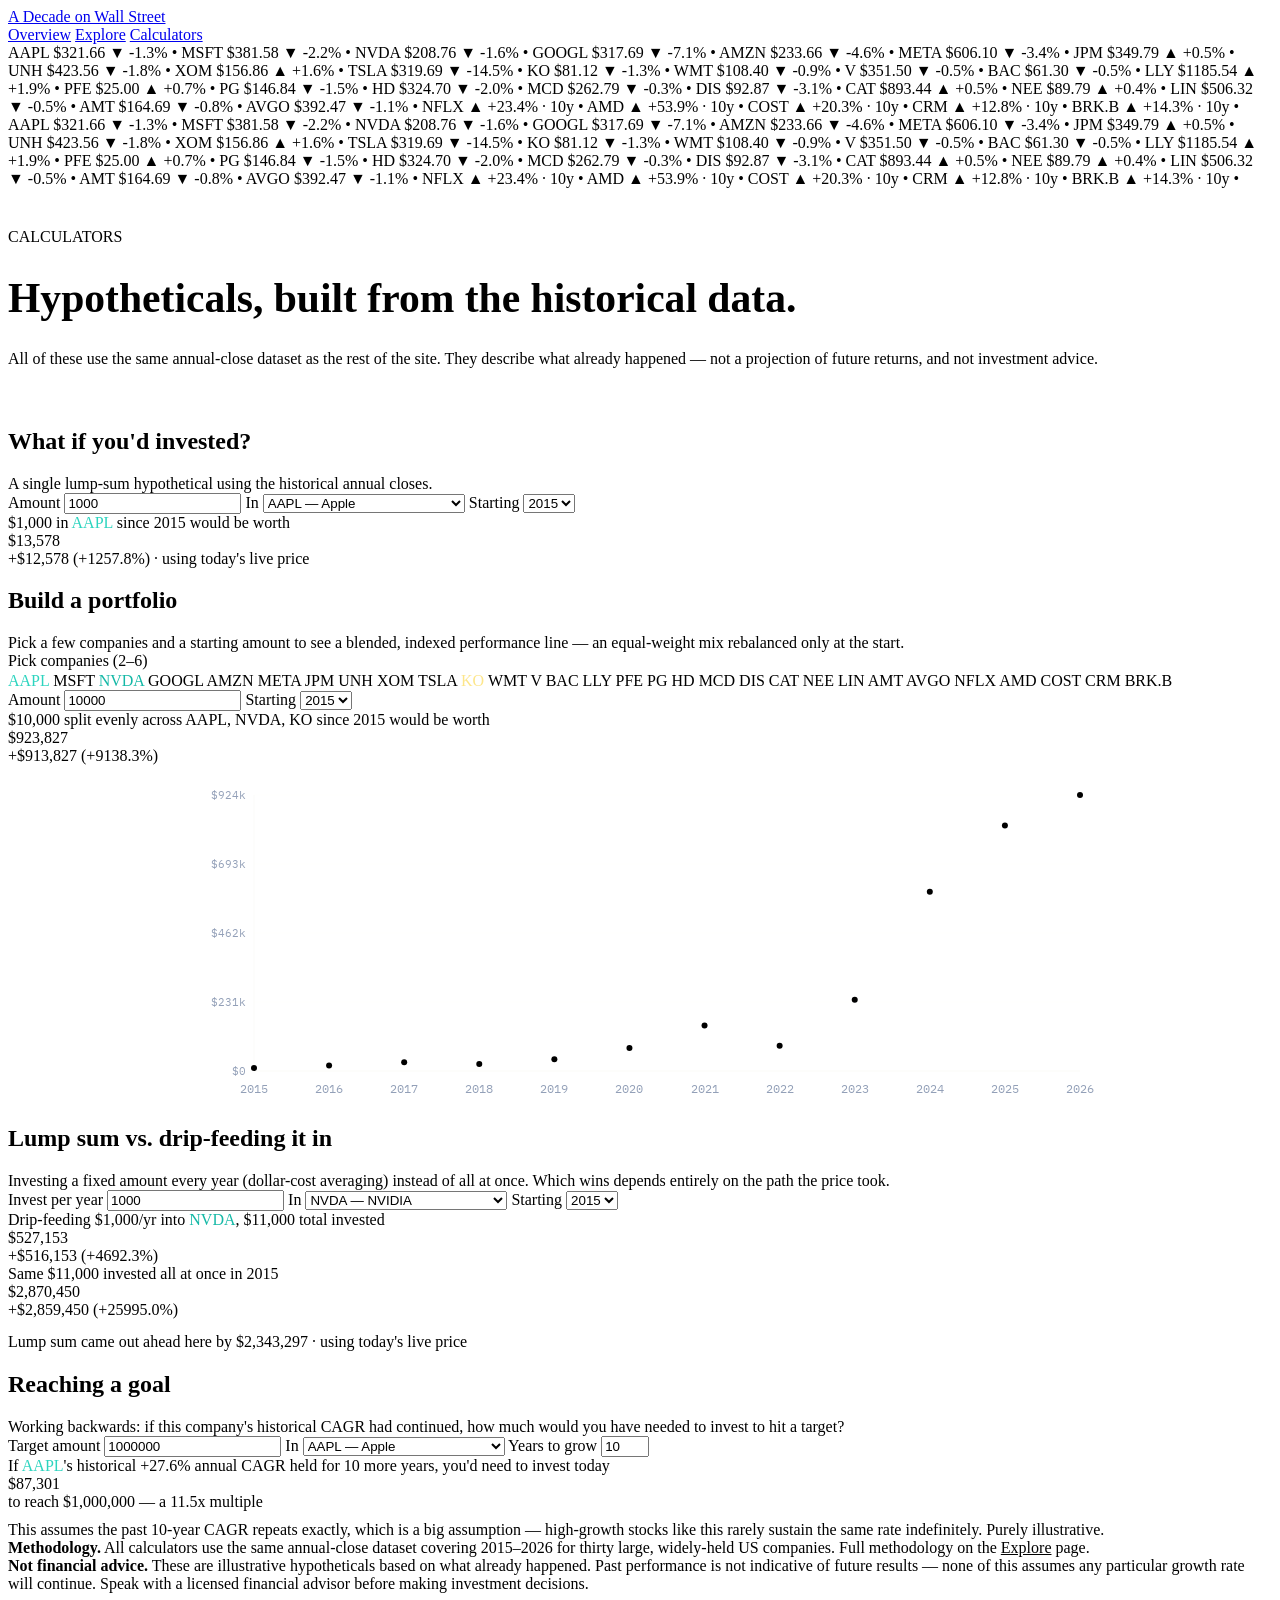
==== calculators.html @ fef6d45a "Create calculators.html" ====
<!DOCTYPE html>
<html lang="en">
<head>
<meta charset="UTF-8">
<meta name="viewport" content="width=device-width, initial-scale=1.0">
<title>A Decade on Wall Street — Calculators</title>
<link rel="preconnect" href="https://fonts.googleapis.com">
<link href="https://fonts.googleapis.com/css2?family=Fraunces:wght@500;600&family=IBM+Plex+Mono:wght@400;500;600&family=Inter:wght@400;500;600&display=swap" rel="stylesheet">
<link rel="stylesheet" href="styles.css">
</head>
<body>
 
<nav class="site-nav">
  <div class="site-nav-inner">
    <a href="index.html" class="site-nav-brand">A Decade on Wall Street</a>
    <div class="site-nav-links">
      <a href="index.html">Overview</a>
      <a href="explore.html">Explore</a>
      <a href="calculators.html" class="active">Calculators</a>
    </div>
  </div>
</nav>
 
<div class="tape-outer"><div class="tape-track" id="tape"></div></div>
 
<div class="wrap hero" style="padding: 40px 0 24px;">
  <div class="eyebrow">CALCULATORS</div>
  <h1 class="title" style="font-size: clamp(1.8rem, 4vw, 2.6rem);">Hypotheticals, built from the historical data.</h1>
  <p class="lede">All of these use the same annual-close dataset as the rest of the site. They describe what already happened — not a projection of future returns, and not investment advice.</p>
</div>
 
<div class="wrap">
  <section>
    <div class="section-head">
      <div>
        <h2 class="section-title">What if you'd invested?</h2>
        <div class="section-sub">A single lump-sum hypothetical using the historical annual closes.</div>
      </div>
    </div>
    <div class="chart-card">
      <div class="whatif-controls">
        <label>Amount
          <input type="number" id="wiAmount" value="1000" min="1" step="100">
        </label>
        <label>In
          <select id="wiTicker"></select>
        </label>
        <label>Starting
          <select id="wiYear"></select>
        </label>
      </div>
      <div id="wiResult"></div>
    </div>
  </section>
 
  <section>
    <div class="section-head">
      <div>
        <h2 class="section-title">Build a portfolio</h2>
        <div class="section-sub">Pick a few companies and a starting amount to see a blended, indexed performance line — an equal-weight mix rebalanced only at the start.</div>
      </div>
    </div>
    <div class="chart-card">
      <div class="whatif-controls" style="align-items:flex-start;">
        <label style="min-width:100%">Pick companies (2–6)
          <div class="ticker-pills" id="pfPills" style="margin-top:2px"></div>
        </label>
      </div>
      <div class="whatif-controls">
        <label>Amount
          <input type="number" id="pfAmount" value="10000" min="1" step="500">
        </label>
        <label>Starting
          <select id="pfYear"></select>
        </label>
      </div>
      <div id="pfResult" style="margin-bottom:16px"></div>
      <svg id="portfolioChart" viewBox="0 0 900 320" style="width:100%; height:320px;"></svg>
    </div>
  </section>
 
  <section>
    <div class="section-head">
      <div>
        <h2 class="section-title">Lump sum vs. drip-feeding it in</h2>
        <div class="section-sub">Investing a fixed amount every year (dollar-cost averaging) instead of all at once. Which wins depends entirely on the path the price took.</div>
      </div>
    </div>
    <div class="chart-card">
      <div class="whatif-controls">
        <label>Invest per year
          <input type="number" id="dcaAmount" value="1000" min="1" step="100">
        </label>
        <label>In
          <select id="dcaTicker"></select>
        </label>
        <label>Starting
          <select id="dcaYear"></select>
        </label>
      </div>
      <div id="dcaResult"></div>
    </div>
  </section>
 
  <section>
    <div class="section-head">
      <div>
        <h2 class="section-title">Reaching a goal</h2>
        <div class="section-sub">Working backwards: if this company's historical CAGR had continued, how much would you have needed to invest to hit a target?</div>
      </div>
    </div>
    <div class="chart-card">
      <div class="whatif-controls">
        <label>Target amount
          <input type="number" id="goalTarget" value="1000000" min="1" step="10000">
        </label>
        <label>In
          <select id="goalTicker"></select>
        </label>
        <label>Years to grow
          <input type="number" id="goalYears" value="10" min="1" max="50" step="1">
        </label>
      </div>
      <div id="goalResult"></div>
    </div>
  </section>
</div>
 
<footer>
  <div class="wrap foot-grid">
    <div><strong style="color:var(--text)">Methodology.</strong> All calculators use the same annual-close dataset covering 2015–2026 for thirty large, widely-held US companies. Full methodology on the <a href="explore.html" style="color:var(--teal)">Explore</a> page.</div>
    <div><strong style="color:var(--text)">Not financial advice.</strong> These are illustrative hypotheticals based on what already happened. Past performance is not indicative of future results — none of this assumes any particular growth rate will continue. Speak with a licensed financial advisor before making investment decisions.</div>
  </div>
</footer>
 
<script src="data.js"></script>
<script>
/* ---------------------------------------------------------------------
   RENDER: ticker tape (same as other pages, kept for consistency)
--------------------------------------------------------------------- */
function renderTape() {
  const tape = document.getElementById("tape");
  const items = [...ENRICHED, ...ENRICHED];
  tape.innerHTML = items.map(s => {
    const live = liveQuotes[s.ticker];
    if (live) {
      const dir = live.changePercent == null ? null : live.changePercent >= 0;
      return `<span class="tape-item">
        <span class="live-pip"></span>
        <span class="tape-ticker">${s.ticker}</span>
        <span class="tape-price">$${live.price.toFixed(2)}</span>
        ${dir !== null ? `<span class="tape-val ${dir?"up":"down"}">${dir?"▲":"▼"} ${fmtPct(live.changePercent)}</span>` : ""}
        <span class="tape-dot">•</span>
      </span>`;
    }
    return `<span class="tape-item">
      <span class="tape-ticker">${s.ticker}</span>
      <span class="tape-val muted ${s.cagr10>=0?"up":"down"}">${s.cagr10>=0?"▲":"▼"} ${fmtPct(s.cagr10)} · 10y</span>
      <span class="tape-dot">•</span>
    </span>`;
  }).join("");
}
 
/* ---------------------------------------------------------------------
   RENDER: what-if calculator (uses live price when available, falls
   back to the July 2026 snapshot otherwise)
--------------------------------------------------------------------- */
const WHATIF_YEARS = [2015,2016,2017,2018,2019,2020,2021,2022,2023,2024,2025];
 
function initWhatIf() {
  document.getElementById("wiTicker").innerHTML = ENRICHED.map(s => `<option value="${s.ticker}">${s.ticker} — ${s.name}</option>`).join("");
  document.getElementById("wiYear").innerHTML = WHATIF_YEARS.map(y => `<option value="${y}" ${y===2015?"selected":""}>${y}</option>`).join("");
  ["wiAmount","wiTicker","wiYear"].forEach(id => document.getElementById(id).addEventListener("input", renderWhatIf));
  renderWhatIf();
}
 
function renderWhatIf() {
  const amountRaw = parseFloat(document.getElementById("wiAmount").value);
  const amount = Number.isFinite(amountRaw) && amountRaw > 0 ? amountRaw : 0;
  const ticker = document.getElementById("wiTicker").value;
  const year = parseInt(document.getElementById("wiYear").value, 10);
  const s = ENRICHED.find(e => e.ticker === ticker);
  const resultEl = document.getElementById("wiResult");
 
  if (!s || !amount) {
    resultEl.innerHTML = `<div class="wi-headline">Enter an amount to see the hypothetical.</div>`;
    return;
  }
 
  const startPrice = s.prices[year];
  const live = liveQuotes[ticker];
  const currentPrice = live ? live.price : s.prices[2026];
  const shares = amount / startPrice;
  const value = shares * currentPrice;
  const gain = value - amount;
  const gainPct = (gain / amount) * 100;
 
  resultEl.innerHTML = `
    <div class="wi-headline">$${amount.toLocaleString(undefined,{maximumFractionDigits:0})} in <span style="color:${s.color}">${ticker}</span> since ${year} would be worth</div>
    <div class="wi-value">$${value.toLocaleString(undefined,{maximumFractionDigits:0})}</div>
    <div class="wi-gain ${gain>=0?"up":"down"}">${gain>=0?"+":"-"}$${Math.abs(gain).toLocaleString(undefined,{maximumFractionDigits:0})} (${fmtPct(gainPct)}) · ${live ? "using today's live price" : "using the Jul 2026 snapshot"}</div>`;
}
 
/* ---------------------------------------------------------------------
   RENDER: portfolio builder (equal-weight blend, rebalanced only at start)
--------------------------------------------------------------------- */
let pfSelected = new Set(["AAPL", "NVDA", "KO"]);
 
function initPortfolio() {
  document.getElementById("pfYear").innerHTML = WHATIF_YEARS.map(y => `<option value="${y}" ${y===2015?"selected":""}>${y}</option>`).join("");
  document.getElementById("pfPills").innerHTML = ENRICHED.map(s => `
    <span class="legend-pill ${pfSelected.has(s.ticker)?"active":""}" data-ticker="${s.ticker}" style="cursor:pointer; ${pfSelected.has(s.ticker)?`color:${s.color}`:""}">
      <span class="sw" style="background:${s.color}"></span>${s.ticker}
    </span>`).join("");
  document.querySelectorAll("#pfPills .legend-pill").forEach(pill => {
    pill.onclick = () => {
      const t = pill.dataset.ticker;
      if (pfSelected.has(t)) {
        pfSelected.delete(t);
      } else if (pfSelected.size < 6) {
        pfSelected.add(t);
      }
      initPortfolio();
      renderPortfolio();
    };
  });
  ["pfAmount","pfYear"].forEach(id => document.getElementById(id).addEventListener("input", renderPortfolio));
}
 
function renderPortfolio() {
  const amountRaw = parseFloat(document.getElementById("pfAmount").value);
  const amount = Number.isFinite(amountRaw) && amountRaw > 0 ? amountRaw : 0;
  const year = parseInt(document.getElementById("pfYear").value, 10);
  const picks = ENRICHED.filter(s => pfSelected.has(s.ticker));
  const resultEl = document.getElementById("pfResult");
  const svgEl = document.getElementById("portfolioChart");
 
  if (picks.length < 2 || !amount) {
    resultEl.innerHTML = `<div class="wi-headline">Pick at least 2 companies and an amount to see the blend.</div>`;
    svgEl.innerHTML = "";
    return;
  }
 
  const perStock = amount / picks.length;
  const pfYears = YEARS.filter(y => y >= year);
  const series = pfYears.map(y => {
    const total = picks.reduce((sum, s) => {
      const live = liveQuotes[s.ticker];
      const price = (y === 2026 && live) ? live.price : s.prices[y];
      const startPrice = s.prices[year];
      return sum + (perStock / startPrice) * price;
    }, 0);
    return { year: y, value: total };
  });
 
  const endVal = series[series.length - 1].value;
  const gain = endVal - amount;
  const gainPct = (gain / amount) * 100;
 
  resultEl.innerHTML = `
    <div class="wi-headline">$${amount.toLocaleString(undefined,{maximumFractionDigits:0})} split evenly across ${picks.map(s=>s.ticker).join(", ")} since ${year} would be worth</div>
    <div class="wi-value">$${endVal.toLocaleString(undefined,{maximumFractionDigits:0})}</div>
    <div class="wi-gain ${gain>=0?"up":"down"}">${gain>=0?"+":"-"}$${Math.abs(gain).toLocaleString(undefined,{maximumFractionDigits:0})} (${fmtPct(gainPct)})</div>`;
 
  const W = 900, H = 320, padL = 64, padR = 10, padT = 14, padB = 30;
  const maxVal = Math.max(...series.map(p => p.value), amount);
  const x = i => padL + (i / (pfYears.length - 1 || 1)) * (W - padL - padR);
  const y = v => H - padB - (v / maxVal) * (H - padT - padB);
 
  let svg = "";
  svg += `<line x1="${padL}" y1="${padT}" x2="${padL}" y2="${H-padB}" stroke="rgba(232,230,222,0.15)" />`;
  svg += `<line x1="${padL}" y1="${H-padB}" x2="${W-padR}" y2="${H-padB}" stroke="rgba(232,230,222,0.15)" />`;
  for (let g = 0; g <= 4; g++) {
    const gy = padT + g * (H - padT - padB) / 4;
    svg += `<line x1="${padL}" y1="${gy}" x2="${W-padR}" y2="${gy}" stroke="rgba(232,230,222,0.06)" />`;
    const val = Math.round(maxVal * (4 - g) / 4);
    const label = val >= 1000 ? "$" + (val/1000).toFixed(0) + "k" : "$" + val;
    svg += `<text x="${padL-8}" y="${gy+4}" fill="#93A0B8" font-size="11" font-family="IBM Plex Mono, monospace" text-anchor="end">${label}</text>`;
  }
  pfYears.forEach((yr,i) => {
    svg += `<text x="${x(i)}" y="${H-8}" fill="#93A0B8" font-size="12" font-family="IBM Plex Mono, monospace" text-anchor="middle">${yr}</text>`;
  });
  const d = series.map((p,i) => `${i===0?"M":"L"} ${x(i)} ${y(p.value)}`).join(" ");
  svg += `<path d="${d}" fill="none" stroke="var(--teal)" stroke-width="2.5" />`;
  series.forEach((p,i) => { svg += `<circle cx="${x(i)}" cy="${y(p.value)}" r="3" fill="var(--teal)"><title>${p.year}: $${p.value.toLocaleString(undefined,{maximumFractionDigits:0})}</title></circle>`; });
 
  svgEl.innerHTML = svg;
}
 
/* ---------------------------------------------------------------------
   RENDER: dollar-cost averaging calculator
--------------------------------------------------------------------- */
function initDCA() {
  document.getElementById("dcaTicker").innerHTML = ENRICHED.map(s => `<option value="${s.ticker}" ${s.ticker==="NVDA"?"selected":""}>${s.ticker} — ${s.name}</option>`).join("");
  document.getElementById("dcaYear").innerHTML = WHATIF_YEARS.map(y => `<option value="${y}" ${y===2015?"selected":""}>${y}</option>`).join("");
  ["dcaAmount","dcaTicker","dcaYear"].forEach(id => document.getElementById(id).addEventListener("input", renderDCA));
  renderDCA();
}
 
function renderDCA() {
  const amountRaw = parseFloat(document.getElementById("dcaAmount").value);
  const perYear = Number.isFinite(amountRaw) && amountRaw > 0 ? amountRaw : 0;
  const ticker = document.getElementById("dcaTicker").value;
  const startYear = parseInt(document.getElementById("dcaYear").value, 10);
  const s = ENRICHED.find(e => e.ticker === ticker);
  const resultEl = document.getElementById("dcaResult");
 
  if (!s || !perYear) {
    resultEl.innerHTML = `<div class="wi-headline">Enter an amount to see the comparison.</div>`;
    return;
  }
 
  const investYears = YEARS.filter(y => y >= startYear && y <= 2025);
  const live = liveQuotes[ticker];
  const currentPrice = live ? live.price : s.prices[2026];
 
  let dcaShares = 0, dcaInvested = 0;
  investYears.forEach(y => {
    const price = s.prices[y];
    if (price) { dcaShares += perYear / price; dcaInvested += perYear; }
  });
  const dcaValue = dcaShares * currentPrice;
 
  const lumpInvested = dcaInvested;
  const lumpShares = lumpInvested / s.prices[startYear];
  const lumpValue = lumpShares * currentPrice;
 
  const dcaGain = dcaValue - dcaInvested, dcaGainPct = (dcaGain / dcaInvested) * 100;
  const lumpGain = lumpValue - lumpInvested, lumpGainPct = (lumpGain / lumpInvested) * 100;
  const winner = dcaValue >= lumpValue ? "Drip-feeding" : "Lump sum";
 
  resultEl.innerHTML = `
    <div class="whatif-controls" style="margin-bottom:0; gap:32px;">
      <div>
        <div class="wi-headline">Drip-feeding $${perYear.toLocaleString()}/yr into <span style="color:${s.color}">${ticker}</span>, $${dcaInvested.toLocaleString()} total invested</div>
        <div class="wi-value">$${dcaValue.toLocaleString(undefined,{maximumFractionDigits:0})}</div>
        <div class="wi-gain ${dcaGain>=0?"up":"down"}">${dcaGain>=0?"+":"-"}$${Math.abs(dcaGain).toLocaleString(undefined,{maximumFractionDigits:0})} (${fmtPct(dcaGainPct)})</div>
      </div>
      <div>
        <div class="wi-headline">Same $${lumpInvested.toLocaleString()} invested all at once in ${startYear}</div>
        <div class="wi-value">$${lumpValue.toLocaleString(undefined,{maximumFractionDigits:0})}</div>
        <div class="wi-gain ${lumpGain>=0?"up":"down"}">${lumpGain>=0?"+":"-"}$${Math.abs(lumpGain).toLocaleString(undefined,{maximumFractionDigits:0})} (${fmtPct(lumpGainPct)})</div>
      </div>
    </div>
    <div class="spark-caption" style="margin-top:14px;">${winner} came out ahead here by $${Math.abs(dcaValue-lumpValue).toLocaleString(undefined,{maximumFractionDigits:0})} · ${live ? "using today's live price" : "using the Jul 2026 snapshot"}</div>`;
}
 
/* ---------------------------------------------------------------------
   RENDER: goal calculator (reverse compounding)
--------------------------------------------------------------------- */
function initGoal() {
  document.getElementById("goalTicker").innerHTML = ENRICHED.map(s => `<option value="${s.ticker}" ${s.ticker==="AAPL"?"selected":""}>${s.ticker} — ${s.name}</option>`).join("");
  ["goalTarget","goalTicker","goalYears"].forEach(id => document.getElementById(id).addEventListener("input", renderGoal));
  renderGoal();
}
 
function renderGoal() {
  const targetRaw = parseFloat(document.getElementById("goalTarget").value);
  const target = Number.isFinite(targetRaw) && targetRaw > 0 ? targetRaw : 0;
  const ticker = document.getElementById("goalTicker").value;
  const yearsRaw = parseInt(document.getElementById("goalYears").value, 10);
  const years = Number.isFinite(yearsRaw) && yearsRaw > 0 ? yearsRaw : 0;
  const s = ENRICHED.find(e => e.ticker === ticker);
  const resultEl = document.getElementById("goalResult");
 
  if (!s || !target || !years) {
    resultEl.innerHTML = `<div class="wi-headline">Enter a target amount and timeframe.</div>`;
    return;
  }
 
  const growthMultiple = Math.pow(1 + s.cagr10 / 100, years);
  const needed = target / growthMultiple;
 
  resultEl.innerHTML = `
    <div class="wi-headline">If <span style="color:${s.color}">${ticker}</span>'s historical ${fmtPct(s.cagr10)} annual CAGR held for ${years} more years, you'd need to invest today</div>
    <div class="wi-value">$${needed.toLocaleString(undefined,{maximumFractionDigits:0})}</div>
    <div class="wi-gain up">to reach $${target.toLocaleString(undefined,{maximumFractionDigits:0})} — a ${growthMultiple.toFixed(1)}x multiple</div>
    <div class="spark-caption" style="margin-top:10px;">This assumes the past 10-year CAGR repeats exactly, which is a big assumption — high-growth stocks like this rarely sustain the same rate indefinitely. Purely illustrative.</div>`;
}
 
/* ---------------------------------------------------------------------
   INIT
--------------------------------------------------------------------- */
initWhatIf();
initPortfolio();
renderPortfolio();
initDCA();
initGoal();
loadLivePrices();
</script>
</body>
</html>
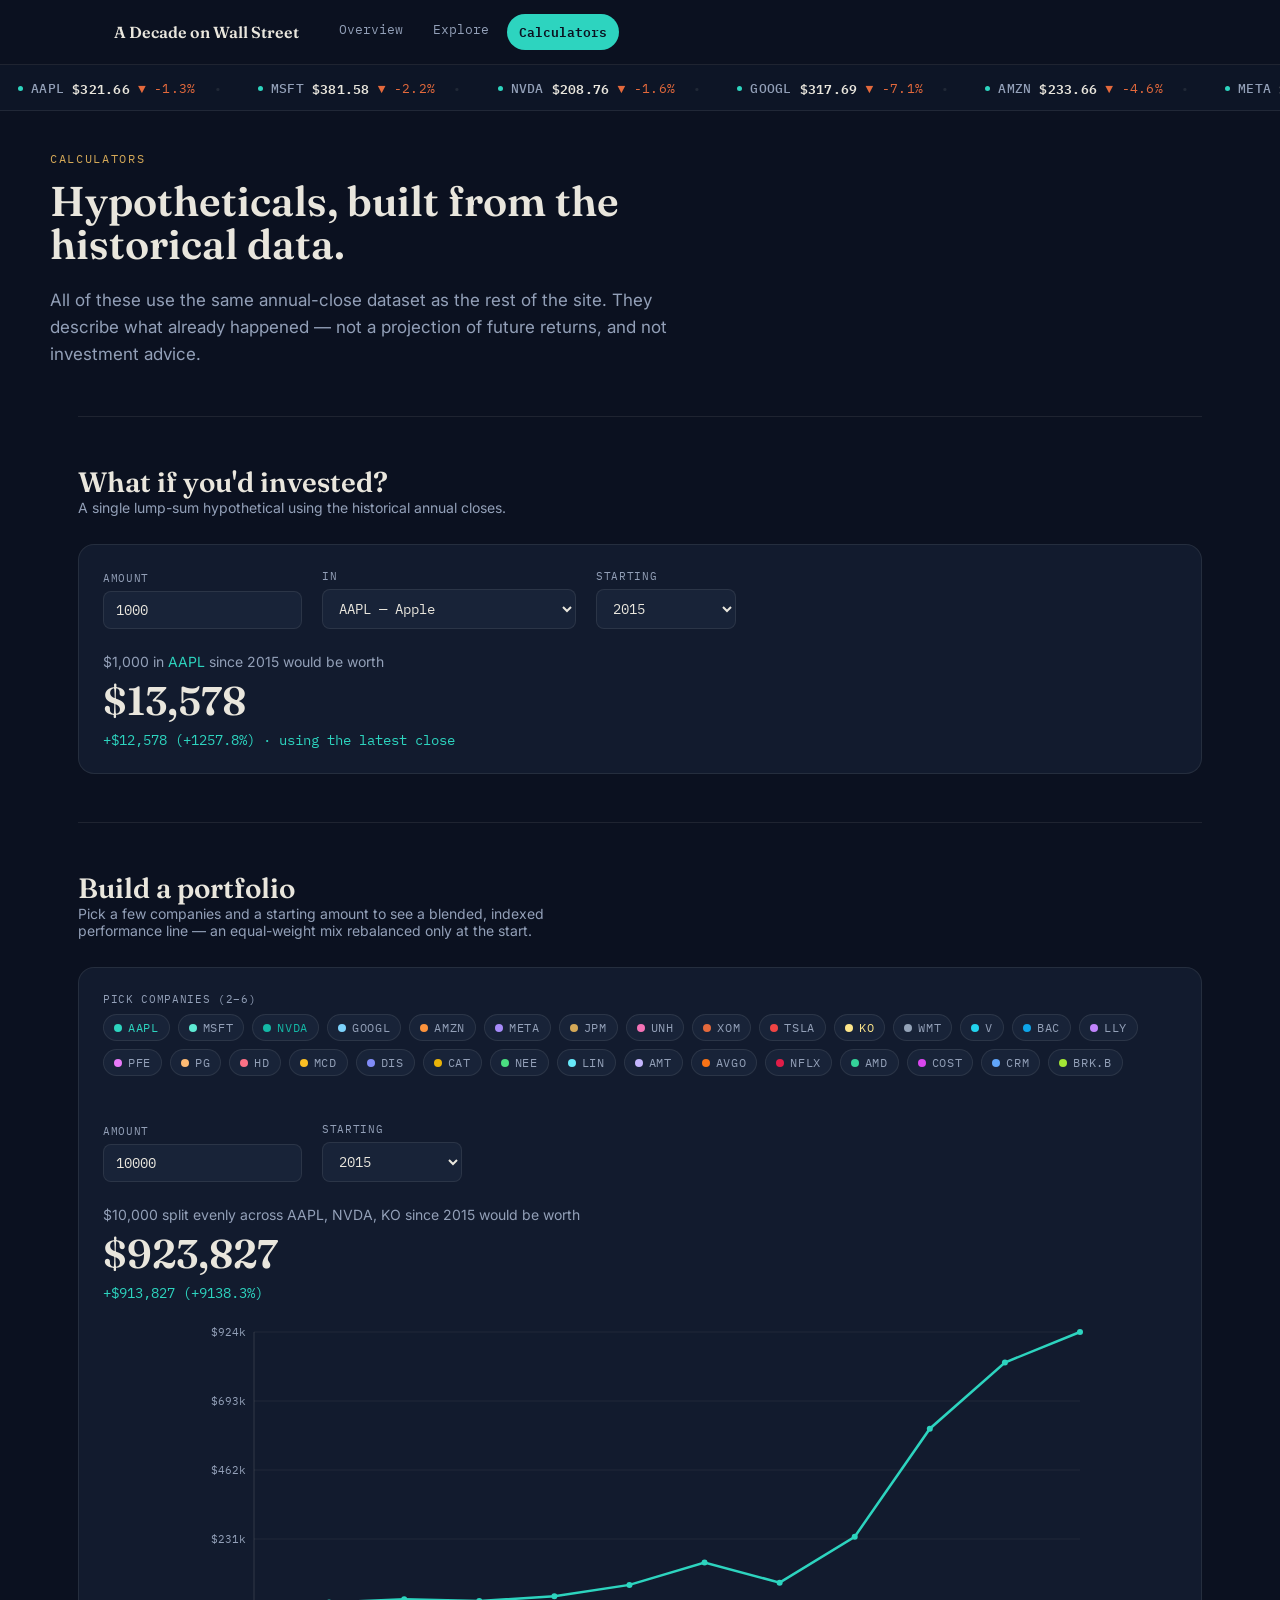
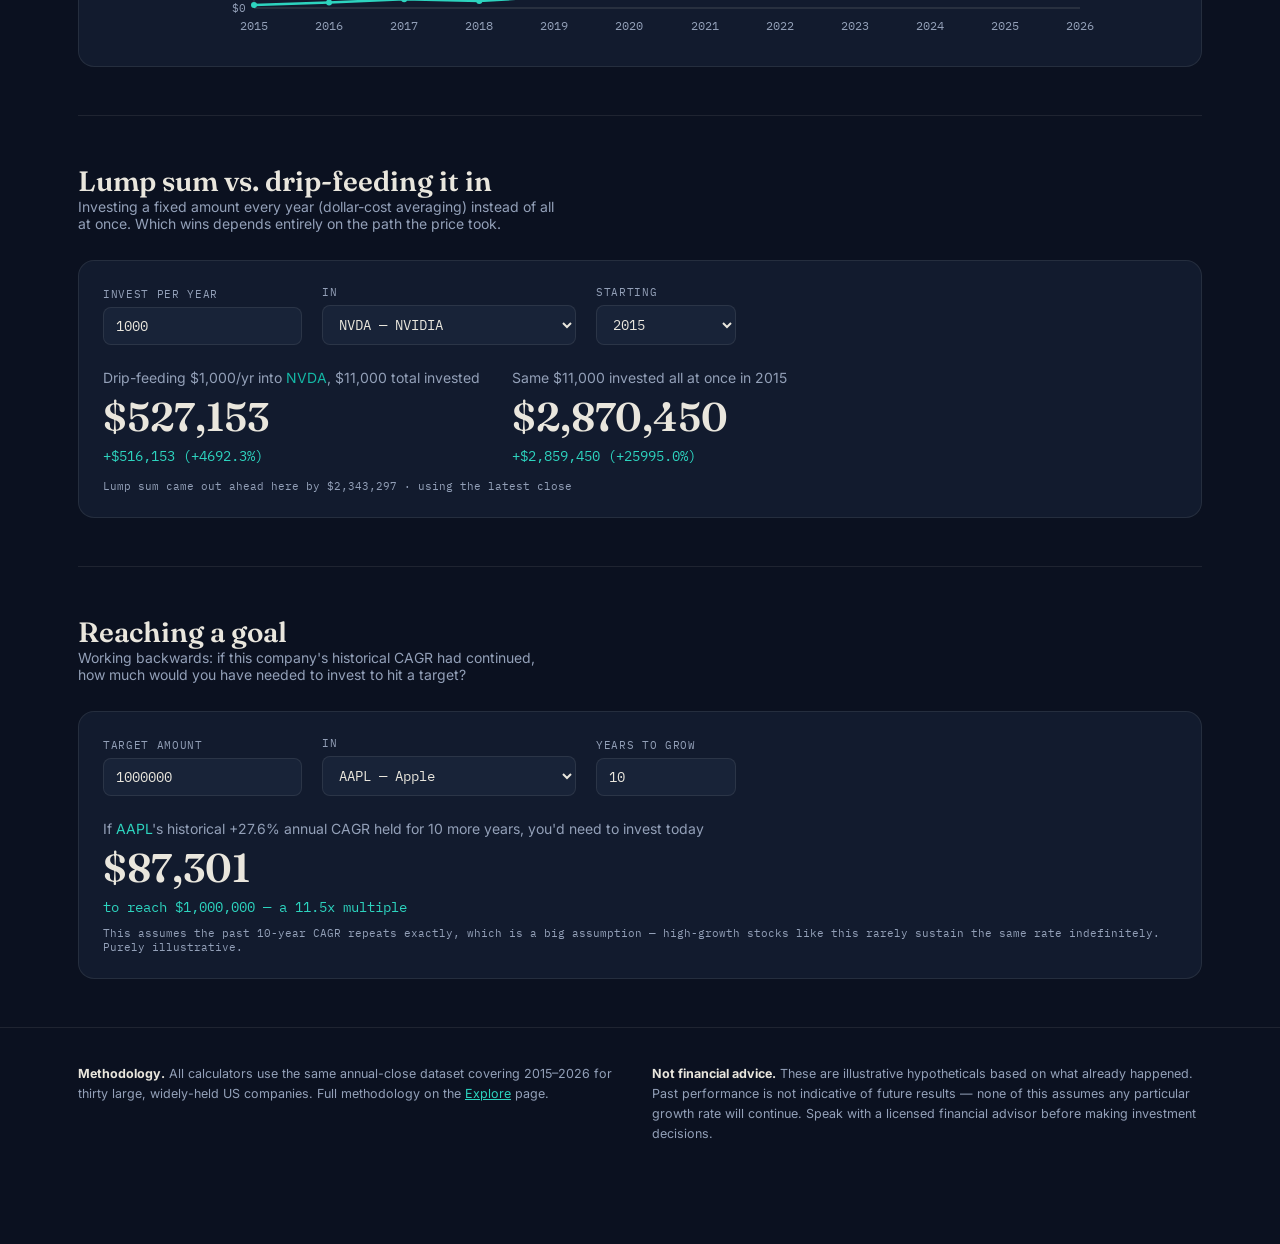
==== commit 865b2901: "Update live price references in calculators.html" ====
--- a/calculators.html
+++ b/calculators.html
@@ -198,7 +198,7 @@
   resultEl.innerHTML = `
     <div class="wi-headline">$${amount.toLocaleString(undefined,{maximumFractionDigits:0})} in <span style="color:${s.color}">${ticker}</span> since ${year} would be worth</div>
     <div class="wi-value">$${value.toLocaleString(undefined,{maximumFractionDigits:0})}</div>
-    <div class="wi-gain ${gain>=0?"up":"down"}">${gain>=0?"+":"-"}$${Math.abs(gain).toLocaleString(undefined,{maximumFractionDigits:0})} (${fmtPct(gainPct)}) · ${live ? "using today's live price" : "using the Jul 2026 snapshot"}</div>`;
+    <div class="wi-gain ${gain>=0?"up":"down"}">${gain>=0?"+":"-"}$${Math.abs(gain).toLocaleString(undefined,{maximumFractionDigits:0})} (${fmtPct(gainPct)}) · ${live ? "using the latest close" : "using the Jul 2026 snapshot"}</div>`;
 }
  
 /* ---------------------------------------------------------------------
@@ -342,7 +342,7 @@
         <div class="wi-gain ${lumpGain>=0?"up":"down"}">${lumpGain>=0?"+":"-"}$${Math.abs(lumpGain).toLocaleString(undefined,{maximumFractionDigits:0})} (${fmtPct(lumpGainPct)})</div>
       </div>
     </div>
-    <div class="spark-caption" style="margin-top:14px;">${winner} came out ahead here by $${Math.abs(dcaValue-lumpValue).toLocaleString(undefined,{maximumFractionDigits:0})} · ${live ? "using today's live price" : "using the Jul 2026 snapshot"}</div>`;
+    <div class="spark-caption" style="margin-top:14px;">${winner} came out ahead here by $${Math.abs(dcaValue-lumpValue).toLocaleString(undefined,{maximumFractionDigits:0})} · ${live ? "using the latest close" : "using the Jul 2026 snapshot"}</div>`;
 }
  
 /* ---------------------------------------------------------------------
@@ -391,3 +391,4 @@
 </body>
 </html>
  
+ 
--- a/styles.css
+++ b/styles.css
@@ -0,0 +1,188 @@
+:root {
+    --bg: #0B1120;
+    --surface: #121B2E;
+    --surface2: #182338;
+    --border: rgba(232,230,222,0.09);
+    --text: #E9E6DD;
+    --text-dim: #93A0B8;
+    --teal: #2DD4BF;
+    --rust: #E4693C;
+    --gold: #D4A857;
+  }
+  * { box-sizing: border-box; }
+  body {
+    background: var(--bg); color: var(--text);
+    font-family: 'Inter', sans-serif; margin: 0; padding-bottom: 4rem;
+  }
+  .mono { font-family: 'IBM Plex Mono', monospace; }
+ 
+  /* Ticker tape */
+  .tape-outer { overflow: hidden; border-bottom: 1px solid var(--border); background: #0D1526; white-space: nowrap; padding: 10px 0; }
+  .tape-track { display: inline-flex; animation: scrollTape 46s linear infinite; }
+  @keyframes scrollTape { from { transform: translateX(0); } to { transform: translateX(-50%); } }
+  .tape-item { display: inline-flex; align-items: center; gap: 8px; padding: 0 18px; font-family: 'IBM Plex Mono', monospace; font-size: 13px; letter-spacing: 0.02em; }
+  .tape-ticker { color: var(--text-dim); font-weight: 500; }
+  .tape-price { color: var(--text); font-weight: 600; }
+  .tape-val.up { color: var(--teal); }
+  .tape-val.down { color: var(--rust); }
+  .tape-val.muted { opacity: 0.65; }
+  .tape-dot { color: var(--border); margin-left: 10px; }
+  .live-pip { width: 5px; height: 5px; border-radius: 50%; background: var(--teal); animation: pulseDot 1.6s ease-in-out infinite; flex-shrink: 0; }
+  @keyframes pulseDot { 0%,100% { box-shadow: 0 0 0 0 rgba(45,212,191,0.5); } 50% { box-shadow: 0 0 0 5px rgba(45,212,191,0); } }
+ 
+  .wrap { max-width: 1180px; margin: 0 auto; padding: 0 28px; }
+  .hero { padding: 64px 0 40px; }
+  .eyebrow { font-family: 'IBM Plex Mono', monospace; font-size: 12px; letter-spacing: 0.14em; text-transform: uppercase; color: var(--gold); margin-bottom: 14px; }
+  h1.title { font-family: 'Fraunces', serif; font-size: clamp(2.2rem, 5vw, 3.6rem); font-weight: 600; line-height: 1.05; margin: 0 0 20px; max-width: 760px; }
+  .lede { font-size: 17px; line-height: 1.6; color: var(--text-dim); max-width: 640px; margin: 0 0 24px; }
+  .chip { display: inline-flex; align-items: flex-start; gap: 8px; background: var(--surface); border: 1px solid var(--border); border-radius: 10px; padding: 12px 16px; font-size: 13px; color: var(--text-dim); max-width: 640px; line-height: 1.5; }
+ 
+  .live-status { display: flex; align-items: center; gap: 10px; flex-wrap: wrap; margin: 18px 0 0; font-family: 'IBM Plex Mono', monospace; font-size: 12.5px; color: var(--text-dim); }
+  .live-dot { width: 8px; height: 8px; border-radius: 50%; background: var(--teal); flex-shrink: 0; }
+  .live-dot.on { animation: pulseDot 1.6s ease-in-out infinite; }
+  .live-dot.off { background: var(--text-dim); }
+ 
+  section { padding: 48px 0; border-top: 1px solid var(--border); }
+  .section-head { display: flex; justify-content: space-between; align-items: flex-end; margin-bottom: 28px; flex-wrap: wrap; gap: 12px; }
+  h2.section-title { font-family: 'Fraunces', serif; font-size: 28px; font-weight: 600; margin: 0; }
+  .section-sub { color: var(--text-dim); font-size: 14px; max-width: 480px; }
+ 
+  .stat-row { display: grid; grid-template-columns: repeat(4, 1fr); gap: 14px; margin-bottom: 32px; }
+  .stat-card { background: var(--surface); border: 1px solid var(--border); border-radius: 12px; padding: 18px; }
+  .stat-label { font-size: 11px; text-transform: uppercase; letter-spacing: 0.08em; color: var(--text-dim); margin-bottom: 8px; }
+  .stat-value { font-family: 'IBM Plex Mono', monospace; font-size: 20px; font-weight: 600; }
+  .stat-sub { font-size: 13px; color: var(--text-dim); margin-top: 4px; }
+ 
+  .chart-card { background: var(--surface); border: 1px solid var(--border); border-radius: 16px; padding: 24px; }
+  .legend-row { display: flex; flex-wrap: wrap; gap: 8px; margin-top: 18px; }
+  .legend-pill { display: inline-flex; align-items: center; gap: 6px; font-family: 'IBM Plex Mono', monospace; font-size: 11.5px; padding: 5px 10px; border-radius: 999px; border: 1px solid var(--border); background: var(--surface2); cursor: pointer; color: var(--text-dim); }
+  .legend-pill.active { color: var(--text); }
+  .legend-pill .sw { width: 8px; height: 8px; border-radius: 50%; }
+ 
+  .sector-list { display: flex; flex-direction: column; gap: 10px; }
+  .sector-row { display: grid; grid-template-columns: 160px 1fr 90px; align-items: center; gap: 14px; }
+  .sector-name { font-weight: 600; font-size: 14px; }
+  .sector-tickers { font-size: 11.5px; color: var(--text-dim); font-family: 'IBM Plex Mono', monospace; }
+  .sector-bar-track { background: var(--surface2); border-radius: 6px; height: 10px; overflow: hidden; }
+  .sector-bar-fill { height: 100%; border-radius: 6px; background: linear-gradient(90deg, var(--teal), #5EEAD4); }
+  .sector-cagr { font-family: 'IBM Plex Mono', monospace; font-size: 13px; text-align: right; color: var(--teal); font-weight: 600; }
+ 
+  table.screener { width: 100%; border-collapse: collapse; font-size: 13.5px; }
+  table.screener th { text-align: left; font-family: 'IBM Plex Mono', monospace; font-size: 11px; text-transform: uppercase; letter-spacing: 0.06em; color: var(--text-dim); padding: 10px 12px; border-bottom: 1px solid var(--border); cursor: pointer; user-select: none; white-space: nowrap; }
+  table.screener th:hover { color: var(--text); }
+  table.screener td { padding: 12px; border-bottom: 1px solid var(--border); vertical-align: middle; }
+  table.screener tr.row:hover td { background: var(--surface2); cursor: pointer; }
+  .row-ticker { font-family: 'IBM Plex Mono', monospace; font-weight: 700; }
+  .row-name { color: var(--text-dim); font-size: 12px; }
+  .cell-num { font-family: 'IBM Plex Mono', monospace; text-align: right; }
+  .cell-num.up { color: var(--teal); }
+  .cell-num.down { color: var(--rust); }
+  .sector-tag { font-size: 11px; padding: 3px 8px; border-radius: 999px; background: var(--surface2); color: var(--text-dim); border: 1px solid var(--border); }
+ 
+  .deepdive-grid { display: grid; grid-template-columns: 1.1fr 1fr; gap: 28px; }
+  .ticker-pills { display: flex; flex-wrap: wrap; gap: 8px; margin-bottom: 22px; }
+  .pill { font-family: 'IBM Plex Mono', monospace; font-size: 13px; font-weight: 600; padding: 7px 14px; border-radius: 8px; border: 1px solid var(--border); background: var(--surface2); cursor: pointer; color: var(--text-dim); }
+  .pill.active { color: #0B1120; border-color: transparent; }
+  .dd-name { font-family: 'Fraunces', serif; font-size: 24px; margin: 0 0 4px; }
+  .dd-sub { color: var(--text-dim); font-size: 13px; margin-bottom: 18px; }
+  .dd-blurb { font-size: 14.5px; line-height: 1.65; margin-bottom: 22px; }
+  .dd-stats { display: grid; grid-template-columns: repeat(2, 1fr); gap: 12px; }
+  .dd-stat-label { font-size: 10.5px; text-transform: uppercase; letter-spacing: .06em; color: var(--text-dim); }
+  .dd-stat-value { font-family: 'IBM Plex Mono', monospace; font-size: 17px; font-weight: 600; margin-top: 3px; }
+  .dd-stat-delta { font-size: 12px; margin-top: 2px; }
+ 
+  .spark-section { margin-top: 22px; padding-top: 18px; border-top: 1px solid var(--border); }
+  .spark-svg { width: 100%; height: 60px; display: block; }
+  .spark-caption { font-family: 'IBM Plex Mono', monospace; font-size: 11px; color: var(--text-dim); margin-top: 6px; }
+  .spark-empty { font-size: 12.5px; color: var(--text-dim); font-style: italic; padding: 10px 0; }
+ 
+  .mover-banner {
+    display: inline-flex; align-items: center; gap: 8px; margin-top: 12px;
+    font-family: 'IBM Plex Mono', monospace; font-size: 13px;
+    background: var(--surface); border: 1px solid var(--border); border-radius: 999px;
+    padding: 7px 14px;
+  }
+  .mover-banner .mv-label { color: var(--text-dim); }
+  .mover-banner .mv-ticker { font-weight: 700; }
+ 
+  .pulse-empty { font-size: 13px; color: var(--text-dim); font-style: italic; padding: 4px 0; }
+  .pulse-grid { display: flex; flex-wrap: wrap; gap: 10px; }
+  .pulse-badge {
+    display: inline-flex; align-items: center; gap: 8px;
+    background: var(--surface2); border: 1px solid var(--border); border-radius: 10px;
+    padding: 10px 14px; font-family: 'IBM Plex Mono', monospace; font-size: 13px;
+  }
+  .pulse-badge .pb-ticker { font-weight: 700; }
+  .pulse-badge .pb-streak.up { color: var(--teal); }
+  .pulse-badge .pb-streak.down { color: var(--rust); }
+ 
+  table.corr-table { border-collapse: collapse; font-family: 'IBM Plex Mono', monospace; font-size: 11.5px; }
+  table.corr-table th, table.corr-table td { padding: 7px 9px; text-align: center; white-space: nowrap; }
+  table.corr-table thead th { color: var(--text-dim); font-weight: 500; border-bottom: 1px solid var(--border); }
+  table.corr-table tbody th { color: var(--text-dim); font-weight: 500; text-align: left; border-right: 1px solid var(--border); }
+  table.corr-table td { color: var(--text); border-radius: 4px; }
+ 
+  .whatif-controls { display: flex; flex-wrap: wrap; gap: 20px; align-items: flex-end; margin-bottom: 24px; }
+  .whatif-controls label { display: flex; flex-direction: column; gap: 6px; font-size: 11px; text-transform: uppercase; letter-spacing: 0.06em; color: var(--text-dim); font-family: 'IBM Plex Mono', monospace; }
+  .whatif-controls input, .whatif-controls select {
+    background: var(--surface2); border: 1px solid var(--border); color: var(--text);
+    font-family: 'IBM Plex Mono', monospace; font-size: 14px; padding: 9px 12px; border-radius: 8px;
+    min-width: 140px;
+  }
+  .whatif-controls input:focus, .whatif-controls select:focus { outline: 1px solid var(--teal); }
+  .wi-headline { font-size: 14px; color: var(--text-dim); }
+  .wi-value { font-family: 'Fraunces', serif; font-size: 40px; font-weight: 600; margin: 6px 0; }
+  .wi-gain { font-family: 'IBM Plex Mono', monospace; font-size: 14px; }
+  .wi-gain.up { color: var(--teal); }
+  .wi-gain.down { color: var(--rust); }
+ 
+  footer { border-top: 1px solid var(--border); padding: 36px 0; }
+  .foot-grid { display: grid; grid-template-columns: 1fr 1fr; gap: 24px; font-size: 12.5px; color: var(--text-dim); line-height: 1.6; }
+ 
+  @media (max-width: 860px) {
+    .stat-row { grid-template-columns: repeat(2, 1fr); }
+    .deepdive-grid { grid-template-columns: 1fr; }
+    .foot-grid { grid-template-columns: 1fr; }
+  }
+ 
+ 
+/* ---------------------------------------------------------------------
+   NAV (shared across all pages)
+--------------------------------------------------------------------- */
+.site-nav {
+  border-bottom: 1px solid var(--border);
+  background: var(--bg);
+  position: sticky;
+  top: 0;
+  z-index: 20;
+}
+.site-nav-inner {
+  max-width: 1100px;
+  margin: 0 auto;
+  padding: 14px 24px;
+  display: flex;
+  align-items: center;
+  gap: 28px;
+  flex-wrap: wrap;
+}
+.site-nav-brand {
+  font-family: "Fraunces", serif;
+  font-weight: 600;
+  font-size: 16px;
+  color: var(--text);
+  text-decoration: none;
+  white-space: nowrap;
+}
+.site-nav-links { display: flex; gap: 6px; }
+.site-nav-links a {
+  font-family: "IBM Plex Mono", monospace;
+  font-size: 12.5px;
+  color: var(--text-dim);
+  text-decoration: none;
+  padding: 7px 12px;
+  border-radius: 999px;
+  transition: color 0.15s, background 0.15s;
+}
+.site-nav-links a:hover { color: var(--text); background: var(--surface2); }
+.site-nav-links a.active { color: var(--bg); background: var(--teal); font-weight: 600; }
+ 
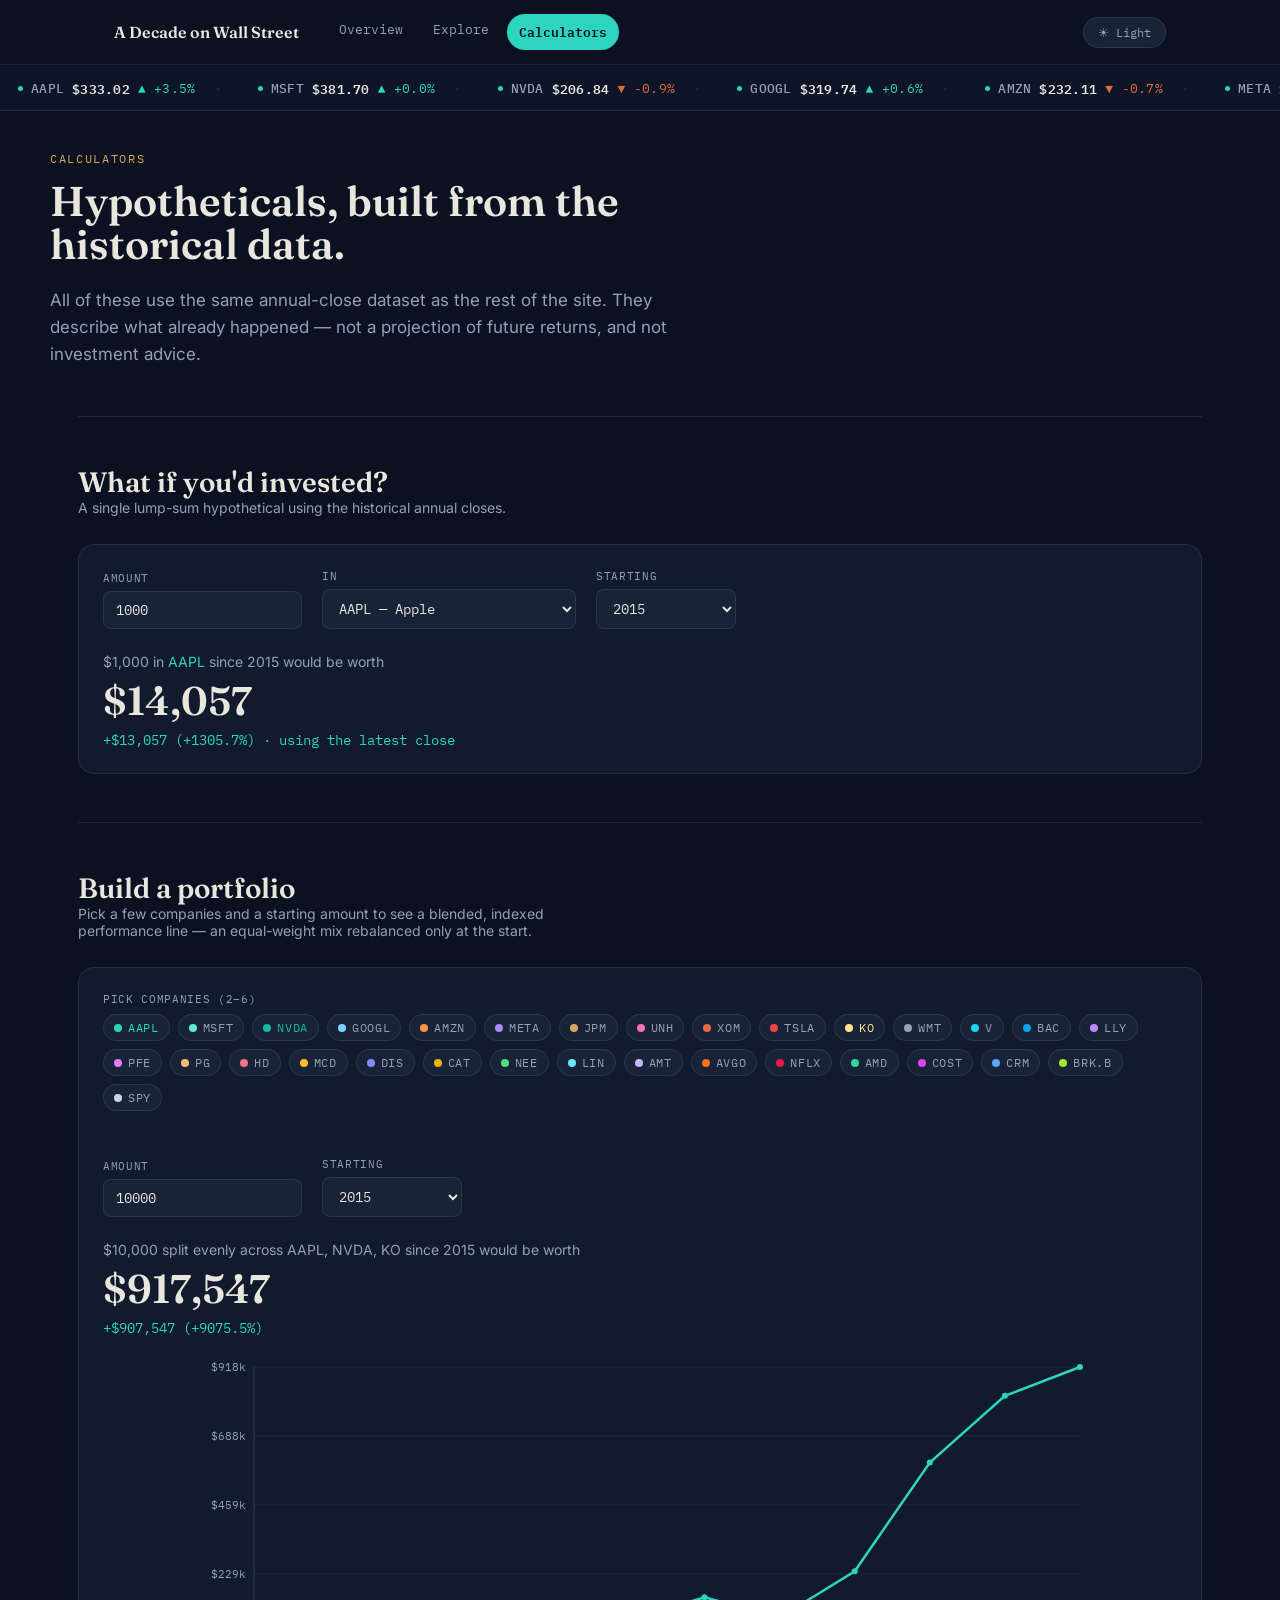
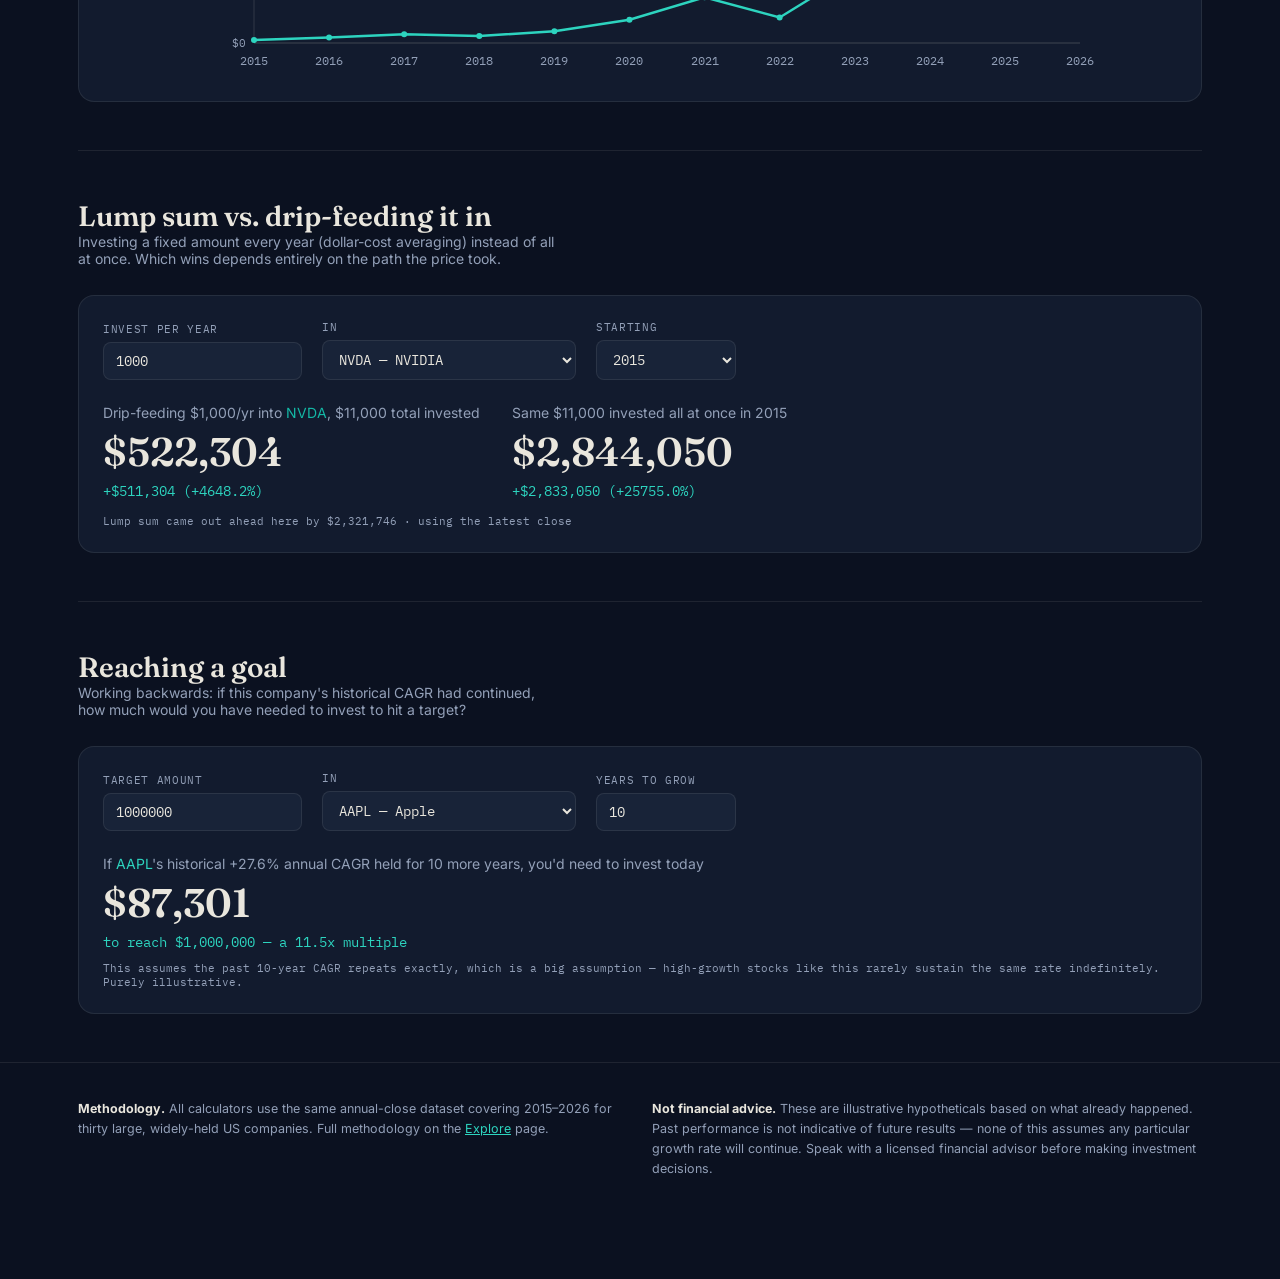
==== commit 7b2805ec: "Implement theme toggle functionality in calculators.html Added theme toggle button and initializatio" ====
--- a/calculators.html
+++ b/calculators.html
@@ -1,6 +1,7 @@
 <!DOCTYPE html>
 <html lang="en">
 <head>
+<script>if(localStorage.getItem("sd_theme")==="light"){document.documentElement.classList.add("light");}</script>
 <meta charset="UTF-8">
 <meta name="viewport" content="width=device-width, initial-scale=1.0">
 <title>A Decade on Wall Street — Calculators</title>
@@ -18,6 +19,7 @@
       <a href="explore.html">Explore</a>
       <a href="calculators.html" class="active">Calculators</a>
     </div>
+    <button id="themeToggle" class="theme-toggle-btn">☀ Light</button>
   </div>
 </nav>
  
@@ -386,9 +388,11 @@
 renderPortfolio();
 initDCA();
 initGoal();
+initThemeToggle();
 loadLivePrices();
 </script>
 </body>
 </html>
  
  
+ 
--- a/styles.css
+++ b/styles.css
@@ -8,7 +8,21 @@
     --teal: #2DD4BF;
     --rust: #E4693C;
     --gold: #D4A857;
-  }
+    --tape-bg: #0D1526;
+  }
+  html.light {
+    --bg: #F7F6F2;
+    --surface: #FFFFFF;
+    --surface2: #F0EFE9;
+    --border: rgba(11,17,32,0.10);
+    --text: #16181D;
+    --text-dim: #5B6472;
+    --teal: #0F9C89;
+    --rust: #C24A26;
+    --gold: #A9791F;
+    --tape-bg: #EFEEE7;
+  }
+  html, body { transition: background 0.2s ease, color 0.2s ease; }
   * { box-sizing: border-box; }
   body {
     background: var(--bg); color: var(--text);
@@ -17,7 +31,7 @@
   .mono { font-family: 'IBM Plex Mono', monospace; }
  
   /* Ticker tape */
-  .tape-outer { overflow: hidden; border-bottom: 1px solid var(--border); background: #0D1526; white-space: nowrap; padding: 10px 0; }
+  .tape-outer { overflow: hidden; border-bottom: 1px solid var(--border); background: var(--tape-bg); white-space: nowrap; padding: 10px 0; }
   .tape-track { display: inline-flex; animation: scrollTape 46s linear infinite; }
   @keyframes scrollTape { from { transform: translateX(0); } to { transform: translateX(-50%); } }
   .tape-item { display: inline-flex; align-items: center; gap: 8px; padding: 0 18px; font-family: 'IBM Plex Mono', monospace; font-size: 13px; letter-spacing: 0.02em; }
@@ -186,3 +200,44 @@
 .site-nav-links a:hover { color: var(--text); background: var(--surface2); }
 .site-nav-links a.active { color: var(--bg); background: var(--teal); font-weight: 600; }
  
+.theme-toggle-btn {
+  margin-left: auto;
+  font-family: "IBM Plex Mono", monospace;
+  font-size: 12px;
+  color: var(--text-dim);
+  background: var(--surface2);
+  border: 1px solid var(--border);
+  border-radius: 999px;
+  padding: 7px 14px;
+  cursor: pointer;
+  transition: color 0.15s, background 0.15s;
+}
+.theme-toggle-btn:hover { color: var(--text); background: var(--border); }
+ 
+/* Watchlist star */
+.star-btn {
+  background: none;
+  border: none;
+  cursor: pointer;
+  font-size: 16px;
+  line-height: 1;
+  padding: 2px 6px;
+  color: var(--text-dim);
+  transition: color 0.15s, transform 0.1s;
+}
+.star-btn:hover { transform: scale(1.15); }
+.star-btn.active { color: var(--gold); }
+.watchlist-filter-btn {
+  font-family: "IBM Plex Mono", monospace;
+  font-size: 12.5px;
+  color: var(--text-dim);
+  background: var(--surface2);
+  border: 1px solid var(--border);
+  border-radius: 999px;
+  padding: 8px 14px;
+  cursor: pointer;
+  white-space: nowrap;
+  align-self: flex-end;
+}
+.watchlist-filter-btn.active { color: var(--bg); background: var(--gold); border-color: transparent; font-weight: 600; }
+ 
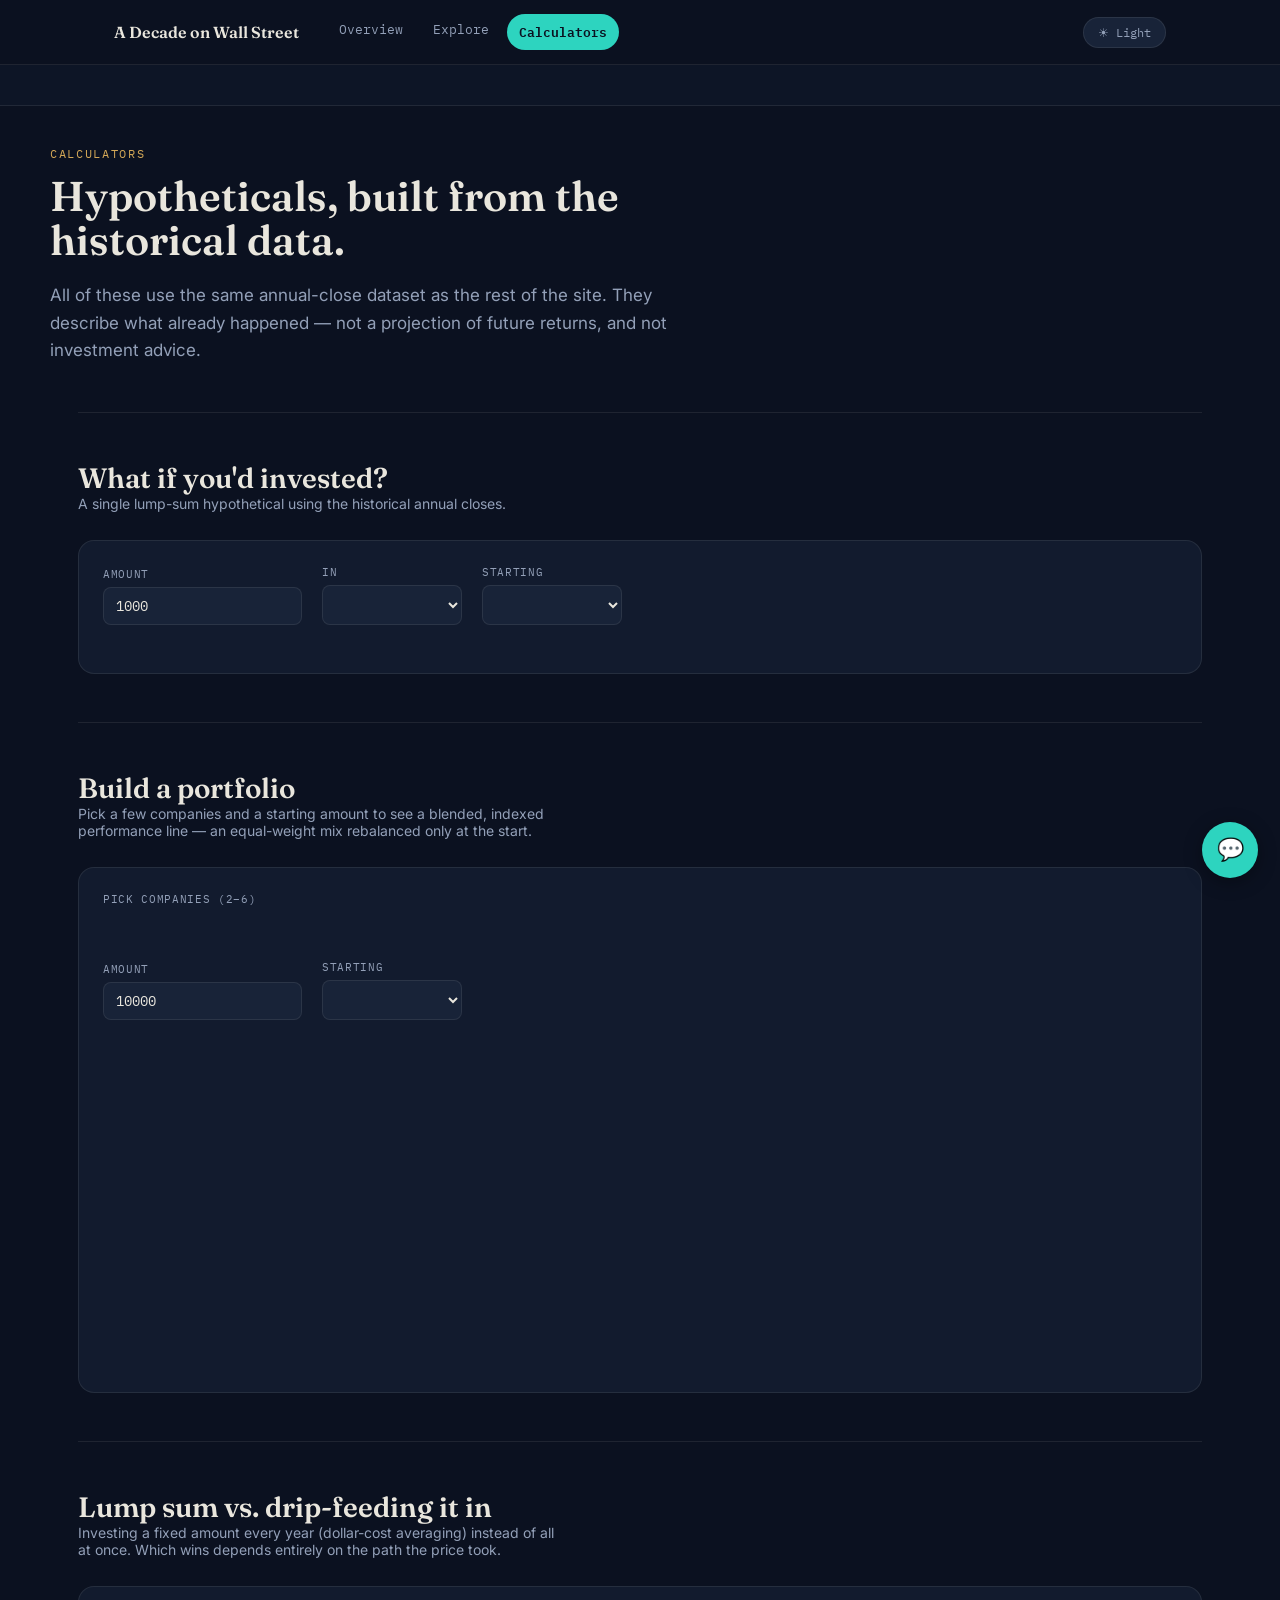
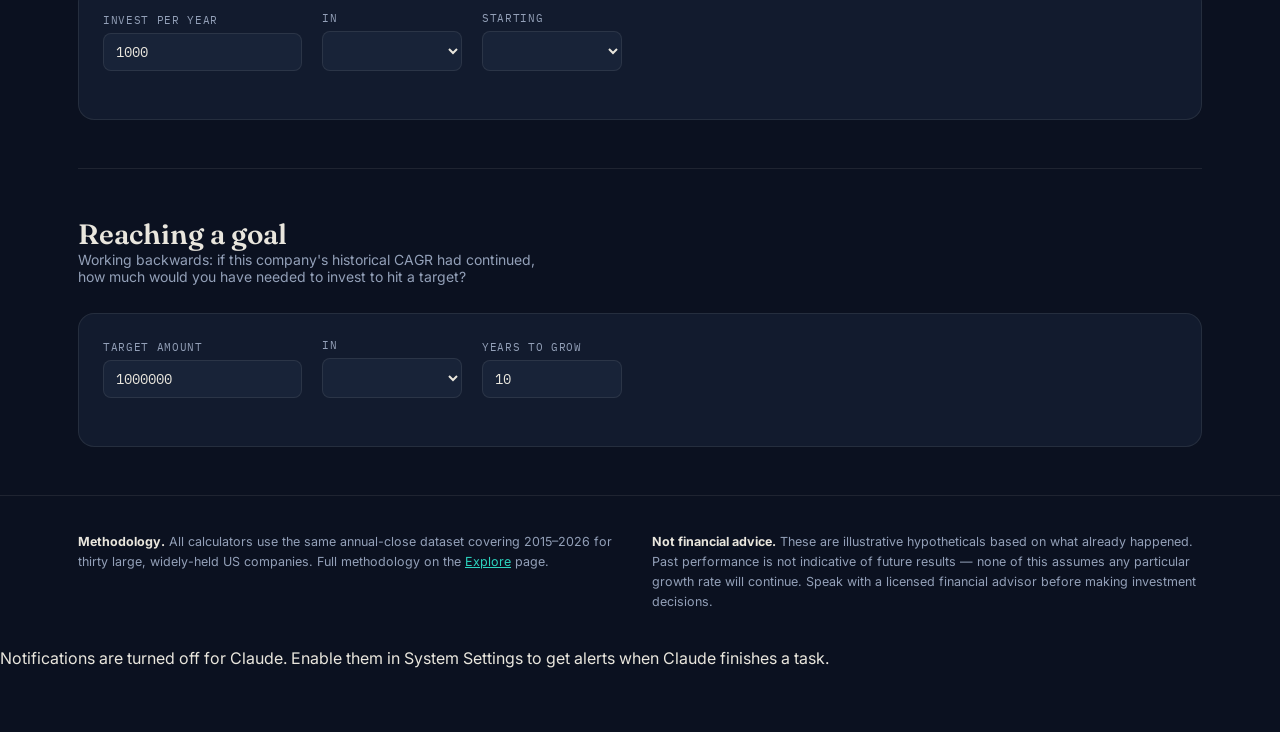
==== commit 2e5c4d35: "Update calculators.html" ====
--- a/calculators.html
+++ b/calculators.html
@@ -134,6 +134,30 @@
     <div><strong style="color:var(--text)">Not financial advice.</strong> These are illustrative hypotheticals based on what already happened. Past performance is not indicative of future results — none of this assumes any particular growth rate will continue. Speak with a licensed financial advisor before making investment decisions.</div>
   </div>
 </footer>
+ 
+ 
+<button id="assistantToggle" class="assistant-toggle" title="Ask the data">💬</button>
+<div id="assistantPanel" class="assistant-panel">
+  <div class="assistant-header">
+    <div>
+      <div class="assistant-header-title">Ask the data</div>
+      <div class="assistant-header-sub">Rule-based · not a real AI · only knows this dataset</div>
+    </div>
+    <button id="assistantClose" class="assistant-close">✕</button>
+  </div>
+  <div id="assistantMessages" class="assistant-messages"></div>
+  <div class="assistant-chips">
+    <span class="assistant-chip">Best performer?</span>
+    <span class="assistant-chip">Most volatile?</span>
+    <span class="assistant-chip">Compare AAPL vs MSFT</span>
+    <span class="assistant-chip">Worst drawdown?</span>
+  </div>
+  <form id="assistantForm" class="assistant-form">
+    <input id="assistantInput" type="text" placeholder="Ask about a ticker, e.g. \"How did NVDA do?\"" autocomplete="off">
+    <button type="submit">Ask</button>
+  </form>
+  <div class="assistant-disclaimer">Answers come from historical data on this site, not real-time research or advice. Not a substitute for professional financial guidance.</div>
+</div>
  
 <script src="data.js"></script>
 <script>
@@ -389,6 +413,7 @@
 initDCA();
 initGoal();
 initThemeToggle();
+initAssistant();
 loadLivePrices();
 </script>
 </body>
@@ -396,3 +421,5 @@
  
  
  
+ 
+Notifications are turned off for Claude. Enable them in System Settings to get alerts when Claude finishes a task.
--- a/styles.css
+++ b/styles.css
@@ -241,3 +241,158 @@
 }
 .watchlist-filter-btn.active { color: var(--bg); background: var(--gold); border-color: transparent; font-weight: 600; }
  
+ 
+/* ---------------------------------------------------------------------
+   ASK THE DATA — floating assistant widget
+--------------------------------------------------------------------- */
+.assistant-toggle {
+  position: fixed;
+  bottom: 22px;
+  right: 22px;
+  z-index: 40;
+  width: 56px;
+  height: 56px;
+  border-radius: 50%;
+  background: var(--teal);
+  color: var(--bg);
+  border: none;
+  font-size: 22px;
+  cursor: pointer;
+  box-shadow: 0 4px 18px rgba(0,0,0,0.35);
+  display: flex;
+  align-items: center;
+  justify-content: center;
+  transition: transform 0.15s;
+}
+.assistant-toggle:hover { transform: scale(1.06); }
+ 
+.assistant-panel {
+  position: fixed;
+  bottom: 90px;
+  right: 22px;
+  z-index: 40;
+  width: min(360px, calc(100vw - 44px));
+  max-height: min(520px, calc(100vh - 140px));
+  background: var(--surface);
+  border: 1px solid var(--border);
+  border-radius: 16px;
+  box-shadow: 0 12px 40px rgba(0,0,0,0.45);
+  display: flex;
+  flex-direction: column;
+  opacity: 0;
+  transform: translateY(12px) scale(0.98);
+  pointer-events: none;
+  transition: opacity 0.15s, transform 0.15s;
+}
+.assistant-panel.open {
+  opacity: 1;
+  transform: translateY(0) scale(1);
+  pointer-events: auto;
+}
+.assistant-header {
+  display: flex;
+  align-items: center;
+  justify-content: space-between;
+  padding: 14px 16px;
+  border-bottom: 1px solid var(--border);
+}
+.assistant-header-title {
+  font-family: "Fraunces", serif;
+  font-weight: 600;
+  font-size: 15px;
+  color: var(--text);
+}
+.assistant-header-sub {
+  font-family: "IBM Plex Mono", monospace;
+  font-size: 10.5px;
+  color: var(--text-dim);
+}
+.assistant-close {
+  background: none;
+  border: none;
+  color: var(--text-dim);
+  font-size: 18px;
+  cursor: pointer;
+  padding: 2px 6px;
+}
+.assistant-close:hover { color: var(--text); }
+.assistant-messages {
+  flex: 1;
+  overflow-y: auto;
+  padding: 14px 16px;
+  display: flex;
+  flex-direction: column;
+  gap: 10px;
+  min-height: 160px;
+}
+.assistant-msg {
+  font-size: 13px;
+  line-height: 1.5;
+  padding: 10px 12px;
+  border-radius: 10px;
+  max-width: 90%;
+}
+.assistant-msg.bot {
+  background: var(--surface2);
+  color: var(--text);
+  align-self: flex-start;
+  border: 1px solid var(--border);
+}
+.assistant-msg.user {
+  background: var(--teal);
+  color: var(--bg);
+  align-self: flex-end;
+  font-weight: 500;
+}
+.assistant-msg a { color: inherit; text-decoration: underline; }
+.assistant-chips {
+  display: flex;
+  flex-wrap: wrap;
+  gap: 6px;
+  padding: 0 16px 10px;
+}
+.assistant-chip {
+  font-family: "IBM Plex Mono", monospace;
+  font-size: 11px;
+  color: var(--text-dim);
+  background: var(--surface2);
+  border: 1px solid var(--border);
+  border-radius: 999px;
+  padding: 5px 10px;
+  cursor: pointer;
+}
+.assistant-chip:hover { color: var(--text); }
+.assistant-form {
+  display: flex;
+  gap: 8px;
+  padding: 12px 16px;
+  border-top: 1px solid var(--border);
+}
+.assistant-form input {
+  flex: 1;
+  background: var(--surface2);
+  border: 1px solid var(--border);
+  border-radius: 8px;
+  padding: 9px 10px;
+  color: var(--text);
+  font-family: 'Inter', sans-serif;
+  font-size: 13px;
+}
+.assistant-form button {
+  background: var(--teal);
+  color: var(--bg);
+  border: none;
+  border-radius: 8px;
+  padding: 9px 14px;
+  font-weight: 600;
+  cursor: pointer;
+  font-size: 13px;
+}
+.assistant-disclaimer {
+  font-size: 10px;
+  color: var(--text-dim);
+  padding: 0 16px 12px;
+  line-height: 1.4;
+}
+ 
+Notifications are turned off for Claude. Enable them in System Settings to get alerts when Claude finishes a task.
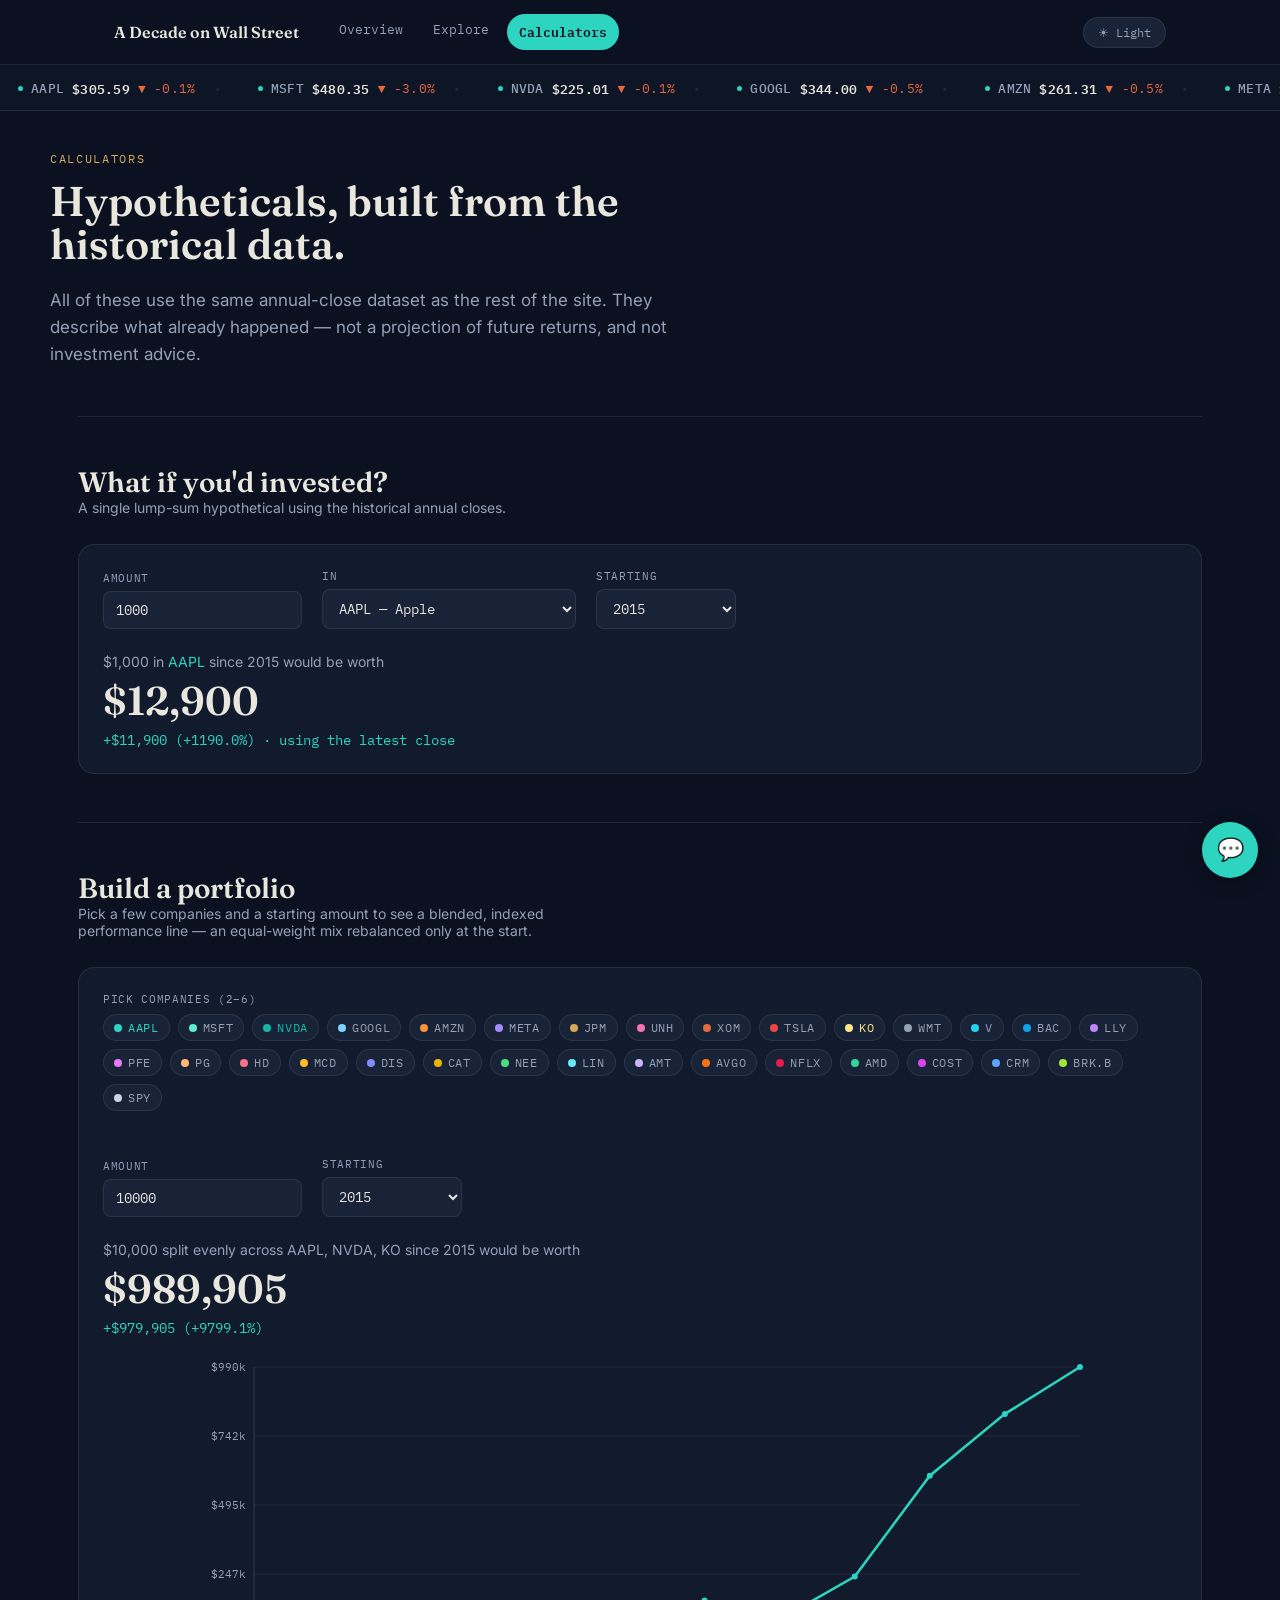
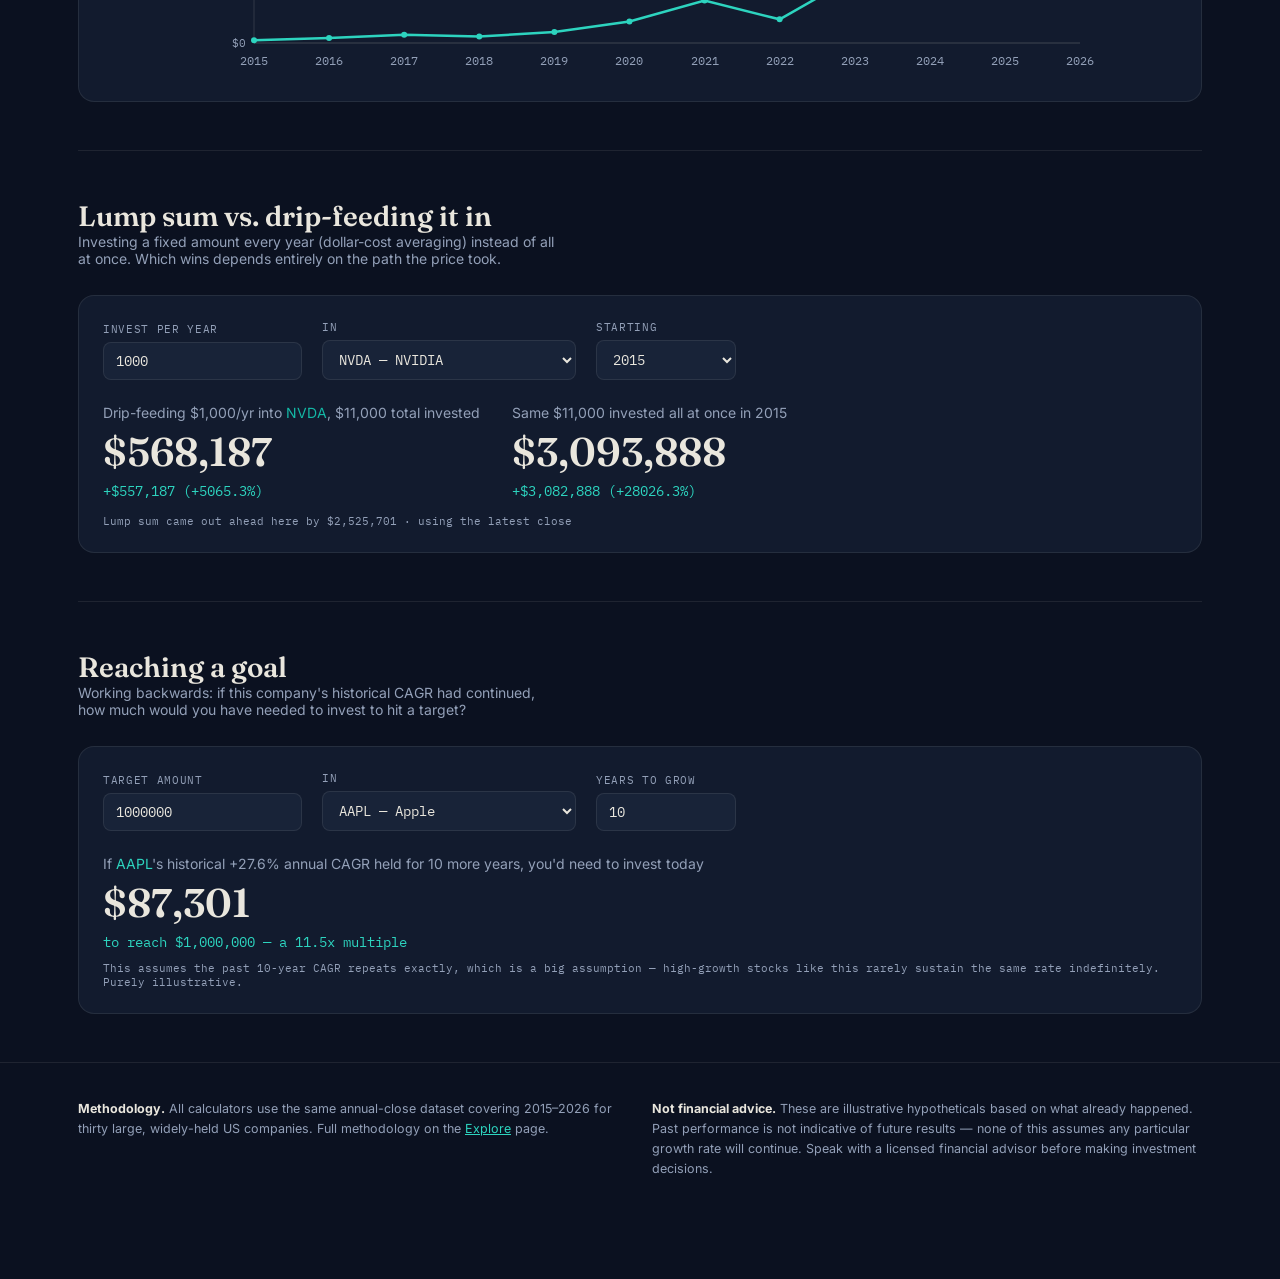
==== commit 1b92fc78: "Remove notification message for Claude" ====
--- a/calculators.html
+++ b/calculators.html
@@ -422,4 +422,4 @@
  
  
  
-Notifications are turned off for Claude. Enable them in System Settings to get alerts when Claude finishes a task.
+
--- a/styles.css
+++ b/styles.css
@@ -395,4 +395,4 @@
   line-height: 1.4;
 }
  
-Notifications are turned off for Claude. Enable them in System Settings to get alerts when Claude finishes a task.
+
